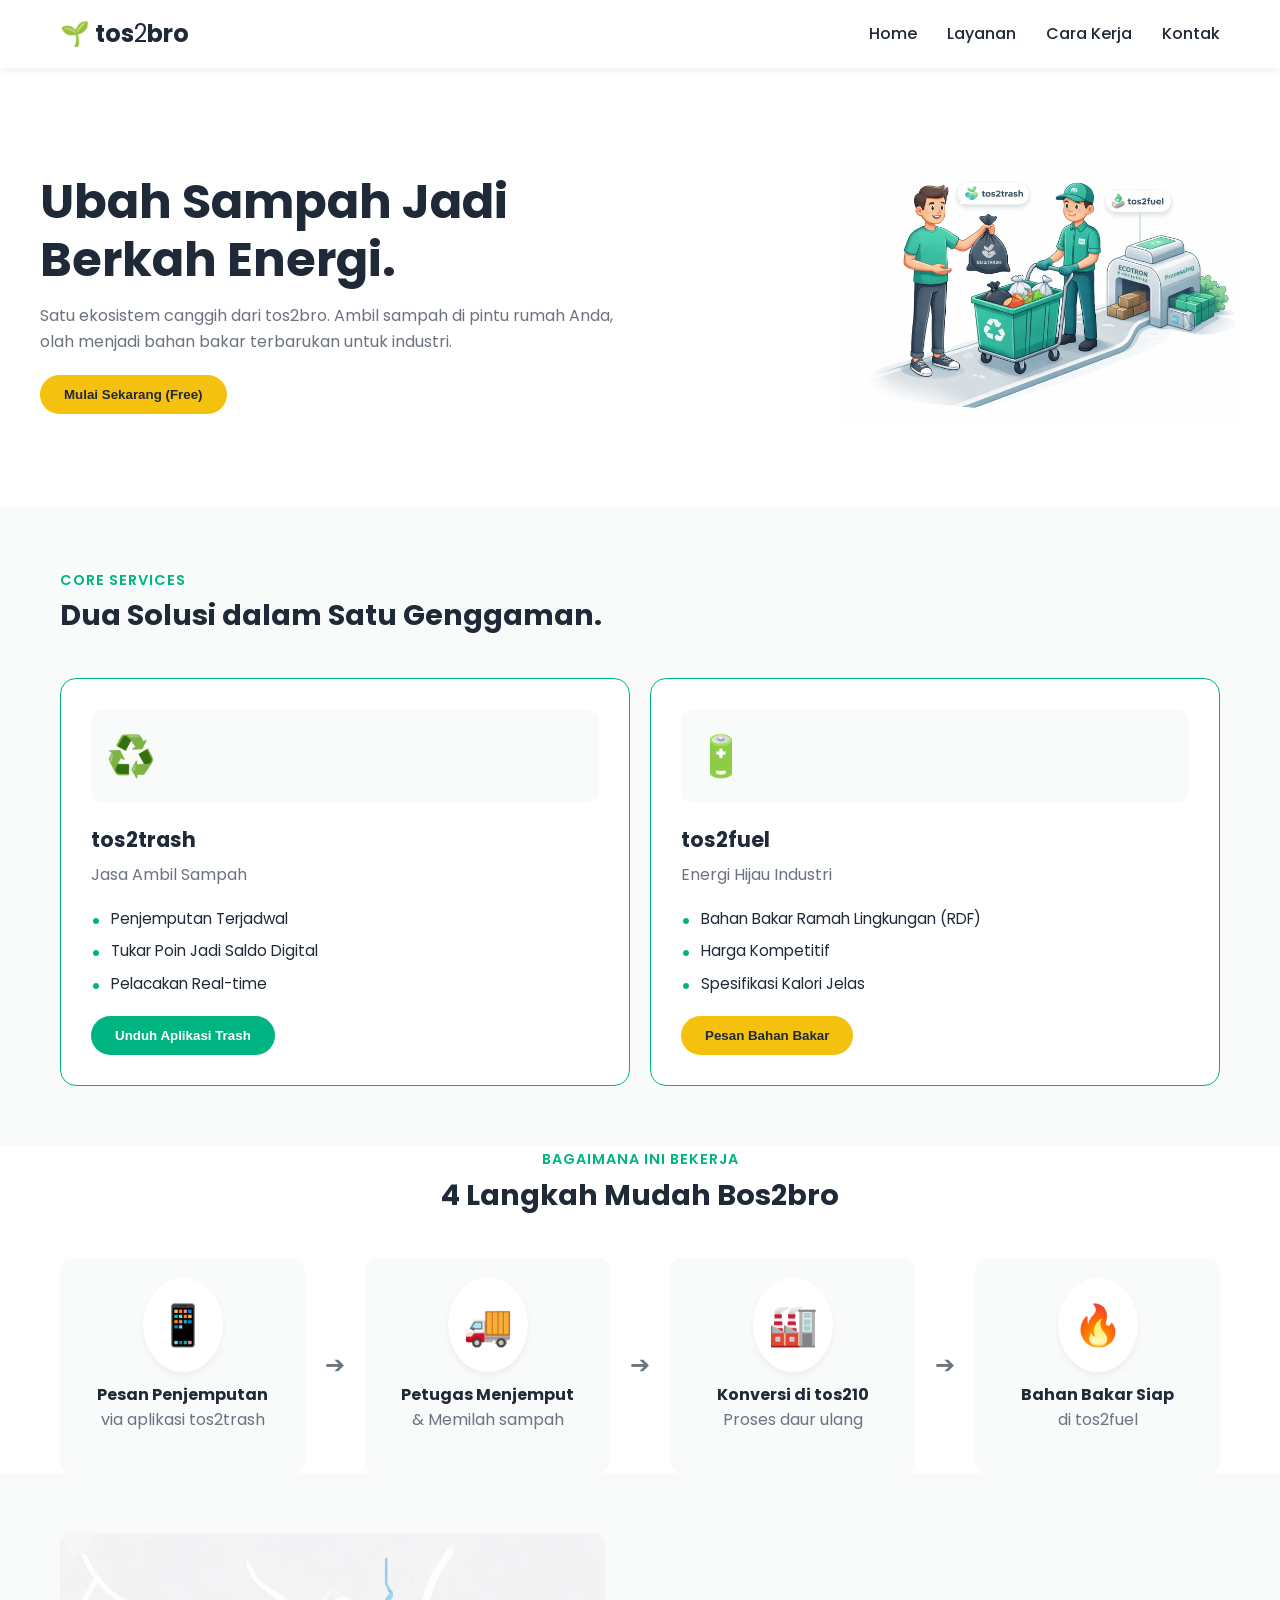
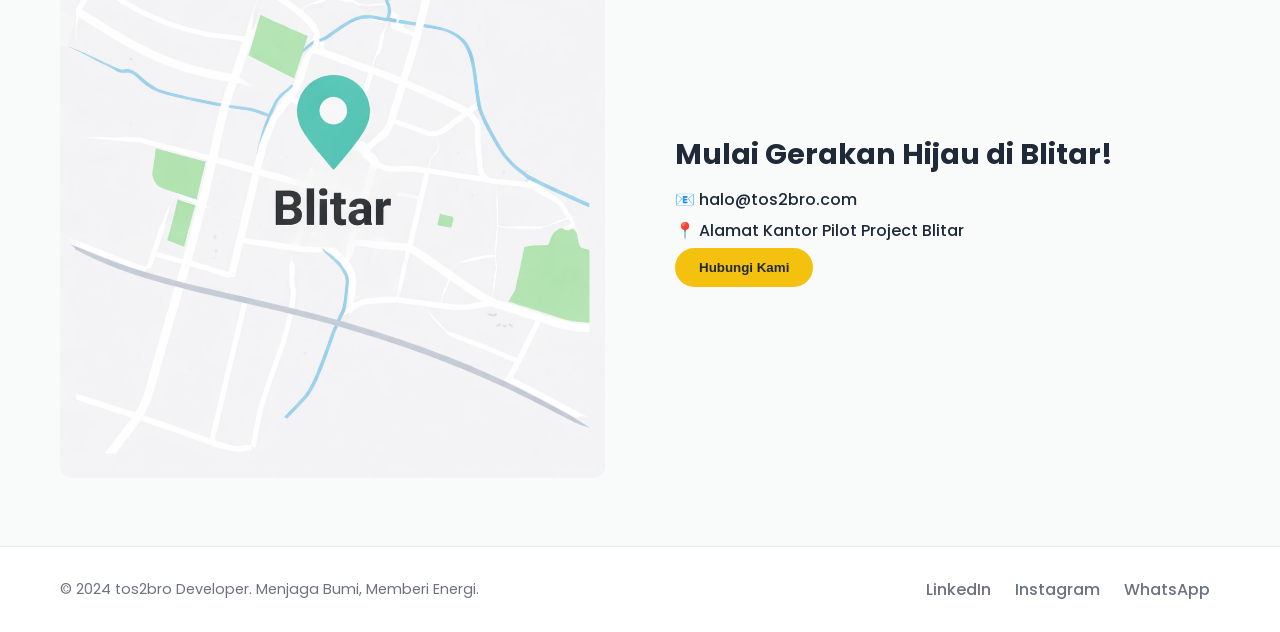
==== index.html @ 6ccf21b1 "update landing page" ====
<!DOCTYPE html>
<html lang="id">
<head>
    <meta charset="UTF-8">
    <meta name="viewport" content="width=device-width, initial-scale=1.0">
    <title>tos2bro - Ubah Sampah Jadi Energi</title>
    <link href="https://fonts.googleapis.com/css2?family=Poppins:wght@300;400;500;600;700&display=swap" rel="stylesheet">
    <link rel="stylesheet" href="style.css">
</head>
<body>

    <header class="navbar">
        <div class="container nav-container">
            <div class="logo">
                <span style="color: var(--primary); font-size: 1.5rem;">🌱</span> tos<span>2</span>bro
            </div>
            <ul class="nav-links">
                <li><a href="#home">Home</a></li>
                <li><a href="#services">Layanan</a></li>
                <li><a href="#how-it-works">Cara Kerja</a></li>
                <li><a href="#contact">Kontak</a></li>
            </ul>
            <div class="hamburger">
                <div class="line"></div>
                <div class="line"></div>
                <div class="line"></div>
            </div>
        </div>
    </header>

    <section id="home" class="hero container fade-in">
        <div class="hero-content">
            <h1>Ubah Sampah Jadi Berkah Energi.</h1>
            <p>Satu ekosistem canggih dari tos2bro. Ambil sampah di pintu rumah Anda, olah menjadi bahan bakar terbarukan untuk industri.</p>
            <button class="btn btn-primary action-btn">Mulai Sekarang (Free)</button>
        </div>
        <div class="hero-image">
            <img src="assets/images/gambar sampul.png" alt="Ilustrasi tos2bro" onerror="this.src='https://via.placeholder.com/500x400/e6f7f2/00b482?text=Ilustrasi+Hero'">
        </div>
    </section>

    <section id="services" class="services section-bg">
        <div class="container fade-in">
            <div class="section-header">
                <span class="subtitle">Core Services</span>
                <h2>Dua Solusi dalam Satu Genggaman.</h2>
            </div>
            
            <div class="services-grid">
                <div class="service-card">
                    <div class="card-icon">♻️</div>
                    <div class="card-content">
                        <h3>tos2trash</h3>
                        <p class="card-subtitle">Jasa Ambil Sampah</p>
                        <ul>
                            <li>Penjemputan Terjadwal</li>
                            <li>Tukar Poin Jadi Saldo Digital</li>
                            <li>Pelacakan Real-time</li>
                        </ul>
                        <button class="btn btn-outline action-btn">Unduh Aplikasi Trash</button>
                    </div>
                </div>

                <div class="service-card">
                    <div class="card-icon">🔋</div>
                    <div class="card-content">
                        <h3>tos2fuel</h3>
                        <p class="card-subtitle">Energi Hijau Industri</p>
                        <ul>
                            <li>Bahan Bakar Ramah Lingkungan (RDF)</li>
                            <li>Harga Kompetitif</li>
                            <li>Spesifikasi Kalori Jelas</li>
                        </ul>
                        <button class="btn btn-primary action-btn">Pesan Bahan Bakar</button>
                    </div>
                </div>
            </div>
        </div>
    </section>

    <section id="how-it-works" class="steps-section container fade-in">
        <div class="section-header text-center">
            <span class="subtitle">Bagaimana Ini Bekerja</span>
            <h2>4 Langkah Mudah Bos2bro</h2>
        </div>
        
        <div class="steps-grid">
            <div class="step-item">
                <div class="step-icon">📱</div>
                <h4>Pesan Penjemputan</h4>
                <p>via aplikasi tos2trash</p>
            </div>
            <div class="step-arrow">➔</div>
            <div class="step-item">
                <div class="step-icon">🚚</div>
                <h4>Petugas Menjemput</h4>
                <p>& Memilah sampah</p>
            </div>
            <div class="step-arrow">➔</div>
            <div class="step-item">
                <div class="step-icon">🏭</div>
                <h4>Konversi di tos210</h4>
                <p>Proses daur ulang</p>
            </div>
            <div class="step-arrow">➔</div>
            <div class="step-item">
                <div class="step-icon">🔥</div>
                <h4>Bahan Bakar Siap</h4>
                <p>di tos2fuel</p>
            </div>
        </div>
    </section>

    <section id="contact" class="cta-section section-bg fade-in">
        <div class="container cta-container">
            <div class="cta-map">
                <img src="assets/images/maps.png" alt="Lokasi Blitar" onerror="this.src='https://via.placeholder.com/300x200/e0e0e0/666?text=Peta+Blitar'">
            </div>
            <div class="cta-content">
                <h2>Mulai Gerakan Hijau di Blitar!</h2>
                <div class="contact-info">
                    <p>📧 halo@tos2bro.com</p>
                    <p>📍 Alamat Kantor Pilot Project Blitar</p>
                </div>
                <button class="btn btn-primary action-btn">Hubungi Kami</button>
            </div>
        </div>
    </section>

    <footer>
        <div class="container footer-content">
            <p>&copy; 2024 tos2bro Developer. Menjaga Bumi, Memberi Energi.</p>
            <div class="socials">
                <a href="#">LinkedIn</a>
                <a href="#">Instagram</a>
                <a href="#">WhatsApp</a>
            </div>
        </div>
    </footer>

    <script src="script.js"></script>
</body>
</html>
---- style.css ----
/* Variables */
:root {
    --primary: #00b482; /* Hijau modern */
    --primary-hover: #00926a;
    --secondary: #f4c10f; /* Kuning aksen button seperti di gambar */
    --bg-light: #f8fbf9; /* Putih kehijauan / abu soft */
    --white: #ffffff;
    --text-dark: #1f2937;
    --text-gray: #6b7280;
    --border-color: #e5e7eb;
    --shadow-sm: 0 4px 6px rgba(0,0,0,0.05);
    --shadow-md: 0 10px 15px rgba(0,0,0,0.05);
    --transition: all 0.3s ease;
}

/* Reset & Base Styles */
* {
    margin: 0;
    padding: 0;
    box-sizing: border-box;
}

body {
    font-family: 'Poppins', sans-serif;
    color: var(--text-dark);
    background-color: var(--white);
    line-height: 1.6;
    overflow-x: hidden;
}

a { text-decoration: none; color: inherit; }
ul { list-style: none; }

.container {
    width: 100%;
    max-width: 1200px;
    margin: 0 auto;
    padding: 0 20px;
}

.text-center { text-align: center; }
.section-bg { background-color: var(--bg-light); padding: 60px 0; }
section { padding: 60px 0; }

/* Typography */
h1 { font-size: 2.2rem; line-height: 1.2; margin-bottom: 15px; color: var(--text-dark); }
h2 { font-size: 1.8rem; margin-bottom: 10px; }
h3 { font-size: 1.3rem; margin-bottom: 5px; }
p { color: var(--text-gray); margin-bottom: 20px; }

.section-header { margin-bottom: 40px; }
.subtitle { color: var(--primary); font-weight: 600; font-size: 0.9rem; text-transform: uppercase; letter-spacing: 1px; }

/* Buttons */
.btn {
    display: inline-block;
    padding: 12px 24px;
    border-radius: 50px;
    font-weight: 600;
    cursor: pointer;
    border: none;
    transition: var(--transition);
    text-align: center;
}

.btn-primary {
    background-color: var(--secondary);
    color: var(--text-dark);
}

.btn-primary:hover {
    transform: translateY(-2px);
    box-shadow: var(--shadow-md);
    background-color: #e0ac00;
}

.btn-outline {
    background-color: var(--primary);
    color: var(--white);
}

.btn-outline:hover {
    background-color: var(--primary-hover);
    transform: translateY(-2px);
    box-shadow: var(--shadow-md);
}

/* Navbar */
.navbar {
    position: fixed;
    top: 0;
    width: 100%;
    background: rgba(255, 255, 255, 0.95);
    backdrop-filter: blur(10px);
    z-index: 1000;
    box-shadow: var(--shadow-sm);
    padding: 15px 0;
}

.nav-container { display: flex; justify-content: space-between; align-items: center; }
.logo { font-size: 1.5rem; font-weight: 700; color: var(--text-dark); }
.logo span { font-weight: 400; }

.nav-links { display: none; /* Hidden on mobile */ }
.nav-links li { margin-left: 30px; }
.nav-links a { font-weight: 500; transition: var(--transition); }
.nav-links a:hover { color: var(--primary); }

.hamburger { display: block; cursor: pointer; }
.hamburger .line { width: 25px; height: 3px; background-color: var(--text-dark); margin: 5px 0; transition: var(--transition); }

/* Mobile Menu Active */
.nav-active {
    display: flex !important;
    flex-direction: column;
    position: absolute;
    top: 60px;
    right: 20px;
    background: var(--white);
    padding: 20px;
    border-radius: 12px;
    box-shadow: var(--shadow-md);
    width: 200px;
}
.nav-active li { margin: 10px 0; }

/* Hero Section */
.hero { display: flex; flex-direction: column; align-items: center; text-align: center; margin-top: 80px; }
.hero-content { margin-bottom: 40px; }
.hero-image img { width: 100%; max-width: 400px; height: auto; }

/* Services Section */
.services-grid { display: flex; flex-direction: column; gap: 20px; }
.service-card {
    background: var(--white);
    border: 1px solid var(--primary);
    border-radius: 16px;
    padding: 30px;
    display: flex;
    gap: 20px;
    transition: var(--transition);
}
.service-card:hover { transform: translateY(-5px); box-shadow: var(--shadow-md); }
.card-icon { font-size: 2.5rem; background: var(--bg-light); padding: 15px; border-radius: 12px; height: fit-content; }
.card-content ul { margin-bottom: 20px; }
.card-content li { position: relative; padding-left: 20px; margin-bottom: 8px; color: var(--text-dark); font-size: 0.95rem; }
.card-content li::before { content: "•"; color: var(--primary); position: absolute; left: 0; font-size: 1.2rem; font-weight: bold; }

/* Steps Section */
.steps-grid { display: flex; flex-direction: column; align-items: center; gap: 20px; }
.step-item { text-align: center; background: var(--bg-light); padding: 20px; border-radius: 12px; width: 100%; max-width: 250px;}
.step-icon { font-size: 2.5rem; margin-bottom: 10px; background: var(--white); display: inline-block; padding: 15px; border-radius: 50%; box-shadow: var(--shadow-sm); }
.step-arrow { display: none; color: var(--text-gray); font-size: 1.5rem; }

/* CTA Section */
.cta-container { display: flex; flex-direction: column; gap: 30px; align-items: center; }
.cta-map img { width: 100%; border-radius: 12px; }
.contact-info p { margin-bottom: 5px; font-weight: 500; color: var(--text-dark); }

/* Footer */
footer { background-color: var(--white); padding: 30px 0; border-top: 1px solid var(--border-color); }
.footer-content { display: flex; flex-direction: column; align-items: center; text-align: center; gap: 15px; }
.footer-content p { margin: 0; font-size: 0.9rem; }
.socials a { margin: 0 10px; color: var(--text-gray); font-weight: 500; transition: var(--transition); }
.socials a:hover { color: var(--primary); }

/* Animation Class */
.fade-in { opacity: 0; transform: translateY(30px); transition: opacity 0.6s ease-out, transform 0.6s ease-out; }
.fade-in.appear { opacity: 1; transform: translateY(0); }

/* Responsive Breakpoints */
@media (min-width: 768px) {
    /* Tablet & Desktop */
    .nav-links { display: flex; }
    .hamburger { display: none; }
    
    .hero { flex-direction: row; text-align: left; padding: 80px 0; }
    .hero-content { flex: 1; margin-bottom: 0; padding-right: 40px; }
    h1 { font-size: 3rem; }
    .hero-image { flex: 1; display: flex; justify-content: flex-end; }
    
    .services-grid { flex-direction: row; }
    .service-card { flex: 1; flex-direction: column; }
    
    .steps-grid { flex-direction: row; justify-content: center; align-items: center; }
    .step-arrow { display: block; }
    
    .cta-container { flex-direction: row; }
    .cta-map { flex: 1; }
    .cta-content { flex: 1; padding-left: 40px; }
    
    .footer-content { flex-direction: row; justify-content: space-between; }
}
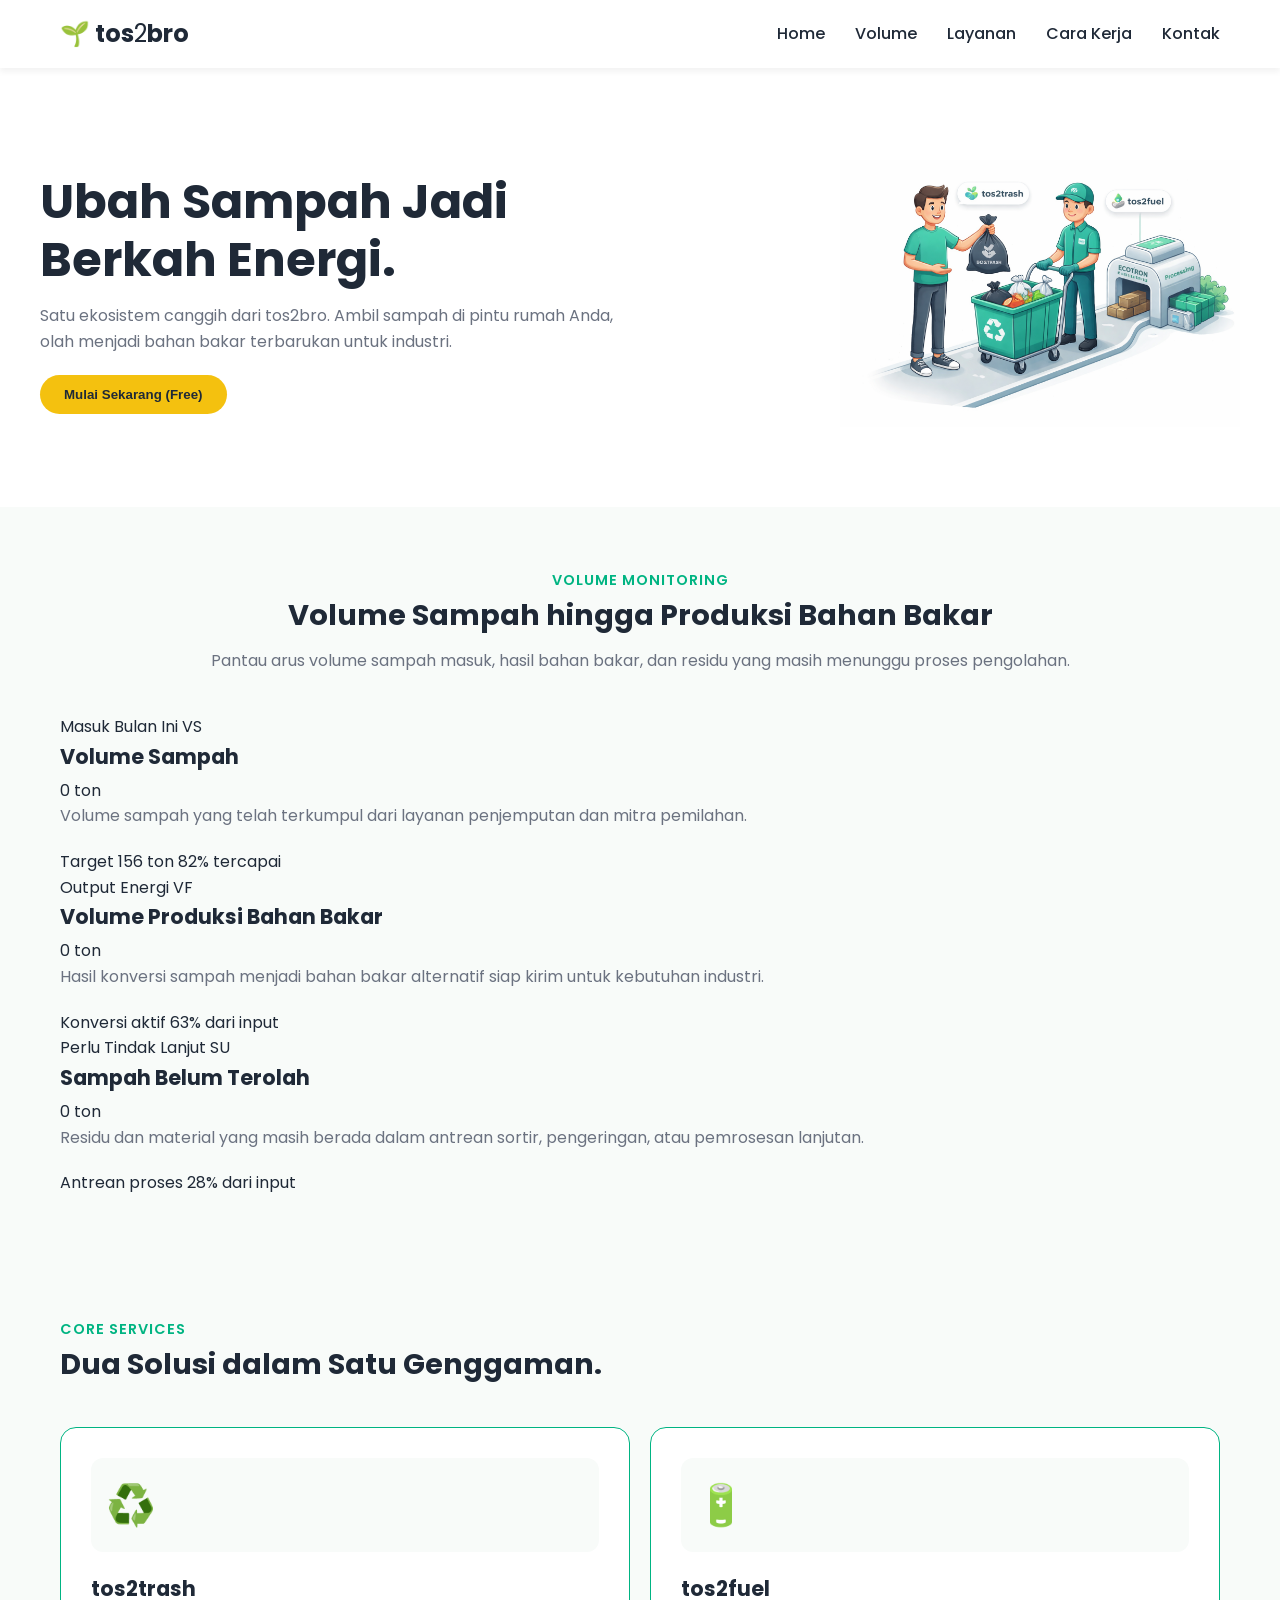
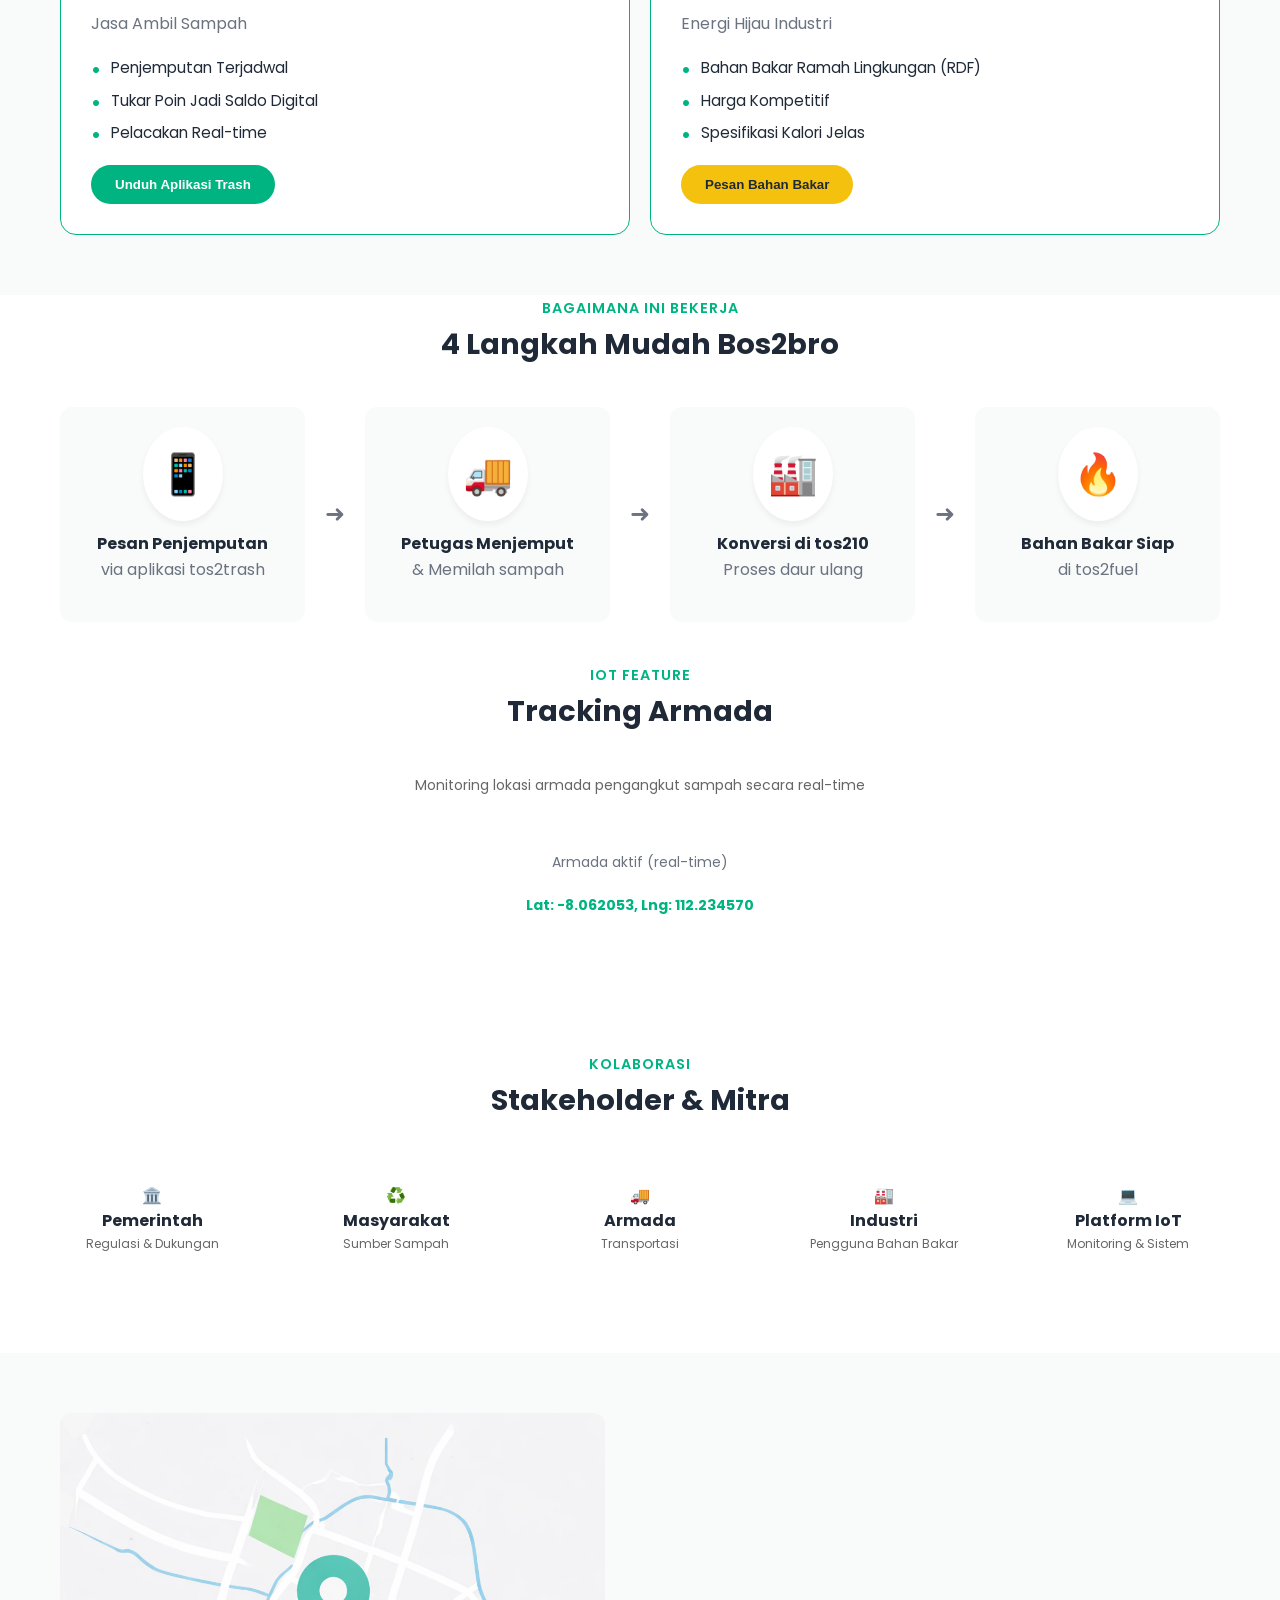
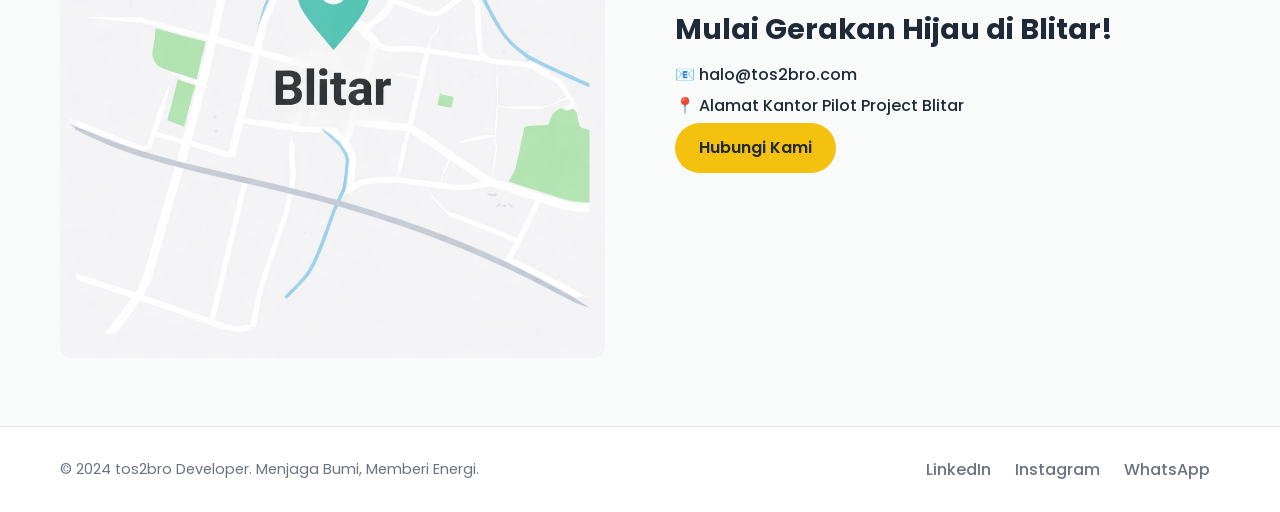
==== commit 424feb99: "Update index.html" ====
--- a/index.html
+++ b/index.html
@@ -1,21 +1,25 @@
 <!DOCTYPE html>
 <html lang="id">
+
 <head>
     <meta charset="UTF-8">
     <meta name="viewport" content="width=device-width, initial-scale=1.0">
     <title>tos2bro - Ubah Sampah Jadi Energi</title>
-    <link href="https://fonts.googleapis.com/css2?family=Poppins:wght@300;400;500;600;700&display=swap" rel="stylesheet">
+    <link href="https://fonts.googleapis.com/css2?family=Poppins:wght@300;400;500;600;700&display=swap"
+        rel="stylesheet">
     <link rel="stylesheet" href="style.css">
 </head>
+
 <body>
 
     <header class="navbar">
         <div class="container nav-container">
             <div class="logo">
-                <span style="color: var(--primary); font-size: 1.5rem;">🌱</span> tos<span>2</span>bro
+                <span style="color: var(--primary); font-size: 1.5rem;">&#127793;</span> tos<span>2</span>bro
             </div>
             <ul class="nav-links">
                 <li><a href="#home">Home</a></li>
+                <li><a href="#volume">Volume</a></li>
                 <li><a href="#services">Layanan</a></li>
                 <li><a href="#how-it-works">Cara Kerja</a></li>
                 <li><a href="#contact">Kontak</a></li>
@@ -31,11 +35,87 @@
     <section id="home" class="hero container fade-in">
         <div class="hero-content">
             <h1>Ubah Sampah Jadi Berkah Energi.</h1>
-            <p>Satu ekosistem canggih dari tos2bro. Ambil sampah di pintu rumah Anda, olah menjadi bahan bakar terbarukan untuk industri.</p>
+            <p>Satu ekosistem canggih dari tos2bro. Ambil sampah di pintu rumah Anda, olah menjadi bahan bakar
+                terbarukan untuk industri.</p>
             <button class="btn btn-primary action-btn">Mulai Sekarang (Free)</button>
         </div>
         <div class="hero-image">
-            <img src="assets/images/gambar sampul.png" alt="Ilustrasi tos2bro" onerror="this.src='https://via.placeholder.com/500x400/e6f7f2/00b482?text=Ilustrasi+Hero'">
+            <img src="assets/images/gambar sampul.png" alt="Ilustrasi tos2bro"
+                onerror="this.src='https://via.placeholder.com/500x400/e6f7f2/00b482?text=Ilustrasi+Hero'">
+        </div>
+    </section>
+
+    <section id="volume" class="volume-section section-bg">
+        <div class="container fade-in">
+            <div class="section-header text-center">
+                <span class="subtitle">Volume Monitoring</span>
+                <h2>Volume Sampah hingga Produksi Bahan Bakar</h2>
+                <p>Pantau arus volume sampah masuk, hasil bahan bakar, dan residu yang masih menunggu proses pengolahan.
+                </p>
+            </div>
+
+            <div class="volume-grid">
+                <article class="volume-card">
+                    <div class="volume-card-head">
+                        <span class="volume-badge">Masuk Bulan Ini</span>
+                        <span class="volume-symbol">VS</span>
+                    </div>
+                    <h3>Volume Sampah</h3>
+                    <div class="volume-value">
+                        <span class="counter" data-target="128.4" data-decimals="1">0</span>
+                        <span class="volume-unit">ton</span>
+                    </div>
+                    <p>Volume sampah yang telah terkumpul dari layanan penjemputan dan mitra pemilahan.</p>
+                    <div class="volume-meter" aria-hidden="true">
+                        <div class="volume-fill" data-fill="82"></div>
+                    </div>
+                    <div class="volume-meta">
+                        <span>Target 156 ton</span>
+                        <span>82% tercapai</span>
+                    </div>
+                </article>
+
+                <article class="volume-card">
+                    <div class="volume-card-head">
+                        <span class="volume-badge">Output Energi</span>
+                        <span class="volume-symbol">VF</span>
+                    </div>
+                    <h3>Volume Produksi Bahan Bakar</h3>
+                    <div class="volume-value">
+                        <span class="counter" data-target="74.8" data-decimals="1">0</span>
+                        <span class="volume-unit">ton</span>
+                    </div>
+                    <p>Hasil konversi sampah menjadi bahan bakar alternatif siap kirim untuk kebutuhan industri.</p>
+                    <div class="volume-meter" aria-hidden="true">
+                        <div class="volume-fill volume-fill-fuel" data-fill="63"></div>
+                    </div>
+                    <div class="volume-meta">
+                        <span>Konversi aktif</span>
+                        <span>63% dari input</span>
+                    </div>
+                </article>
+
+                <article class="volume-card">
+                    <div class="volume-card-head">
+                        <span class="volume-badge">Perlu Tindak Lanjut</span>
+                        <span class="volume-symbol">SU</span>
+                    </div>
+                    <h3>Sampah Belum Terolah</h3>
+                    <div class="volume-value">
+                        <span class="counter" data-target="21.6" data-decimals="1">0</span>
+                        <span class="volume-unit">ton</span>
+                    </div>
+                    <p>Residu dan material yang masih berada dalam antrean sortir, pengeringan, atau pemrosesan
+                        lanjutan.</p>
+                    <div class="volume-meter" aria-hidden="true">
+                        <div class="volume-fill volume-fill-pending" data-fill="28"></div>
+                    </div>
+                    <div class="volume-meta">
+                        <span>Antrean proses</span>
+                        <span>28% dari input</span>
+                    </div>
+                </article>
+            </div>
         </div>
     </section>
 
@@ -45,10 +125,10 @@
                 <span class="subtitle">Core Services</span>
                 <h2>Dua Solusi dalam Satu Genggaman.</h2>
             </div>
-            
+
             <div class="services-grid">
                 <div class="service-card">
-                    <div class="card-icon">♻️</div>
+                    <div class="card-icon">&#9851;&#65039;</div>
                     <div class="card-content">
                         <h3>tos2trash</h3>
                         <p class="card-subtitle">Jasa Ambil Sampah</p>
@@ -62,7 +142,7 @@
                 </div>
 
                 <div class="service-card">
-                    <div class="card-icon">🔋</div>
+                    <div class="card-icon">&#128267;</div>
                     <div class="card-content">
                         <h3>tos2fuel</h3>
                         <p class="card-subtitle">Energi Hijau Industri</p>
@@ -83,30 +163,89 @@
             <span class="subtitle">Bagaimana Ini Bekerja</span>
             <h2>4 Langkah Mudah Bos2bro</h2>
         </div>
-        
+
         <div class="steps-grid">
             <div class="step-item">
-                <div class="step-icon">📱</div>
+                <div class="step-icon">&#128241;</div>
                 <h4>Pesan Penjemputan</h4>
                 <p>via aplikasi tos2trash</p>
             </div>
-            <div class="step-arrow">➔</div>
-            <div class="step-item">
-                <div class="step-icon">🚚</div>
+            <div class="step-arrow">&#10140;</div>
+            <div class="step-item">
+                <div class="step-icon">&#128666;</div>
                 <h4>Petugas Menjemput</h4>
-                <p>& Memilah sampah</p>
-            </div>
-            <div class="step-arrow">➔</div>
-            <div class="step-item">
-                <div class="step-icon">🏭</div>
+                <p>&amp; Memilah sampah</p>
+            </div>
+            <div class="step-arrow">&#10140;</div>
+            <div class="step-item">
+                <div class="step-icon">&#127981;</div>
                 <h4>Konversi di tos210</h4>
                 <p>Proses daur ulang</p>
             </div>
-            <div class="step-arrow">➔</div>
-            <div class="step-item">
-                <div class="step-icon">🔥</div>
+            <div class="step-arrow">&#10140;</div>
+            <div class="step-item">
+                <div class="step-icon">&#128293;</div>
                 <h4>Bahan Bakar Siap</h4>
                 <p>di tos2fuel</p>
+            </div>
+        </div>
+    </section>
+
+    <section id="tracking" class="container fade-in" style="padding:40px 0;">
+        <div class="section-header text-center">
+            <span class="subtitle">IoT Feature</span>
+            <h2>Tracking Armada</h2>
+        </div>
+
+        <div style="text-align:center; margin-top:20px;">
+            <p style="font-size:14px; color:#666;">
+                Monitoring lokasi armada pengangkut sampah secara real-time
+            </p>
+
+            <div
+                style="margin-top:20px; background:#ffffff; padding:15px; border-radius:10px; display:inline-block; font-size:14px;">
+                <p id="gps-status">Menghubungkan ke armada...</p>
+                <p id="gps-coord" style="font-weight:bold; color:var(--primary);">-</p>
+            </div>
+        </div>
+    </section>
+
+    <section id="stakeholder" class="container fade-in" style="padding:60px 0;">
+        <div class="section-header text-center">
+            <span class="subtitle">Kolaborasi</span>
+            <h2>Stakeholder &amp; Mitra</h2>
+        </div>
+
+        <div
+            style="display:grid; grid-template-columns: repeat(auto-fit, minmax(150px, 1fr)); gap:20px; margin-top:30px; text-align:center;">
+            <div style="background:#fff; padding:20px; border-radius:10px;">
+                &#127963;&#65039;<br>
+                <strong>Pemerintah</strong>
+                <p style="font-size:12px; color:#666;">Regulasi &amp; Dukungan</p>
+            </div>
+
+            <div style="background:#fff; padding:20px; border-radius:10px;">
+                &#9851;&#65039;<br>
+                <strong>Masyarakat</strong>
+                <p style="font-size:12px; color:#666;">Sumber Sampah</p>
+            </div>
+
+            <div style="background:#fff; padding:20px; border-radius:10px;">
+                &#128666;<br>
+                <strong>Armada</strong>
+                <p style="font-size:12px; color:#666;">Transportasi</p>
+            </div>
+
+            <div style="background:#fff; padding:20px; border-radius:10px;">
+                &#127981;<br>
+                <strong>Industri</strong>
+                <p style="font-size:12px; color:#666;">Pengguna Bahan Bakar</p>
+            </div>
+
+            <div style="background:#fff; padding:20px; border-radius:10px;">
+                &#128187;<br>
+                <strong>Platform IoT</strong>
+                <p style="font-size:12px; color:#666;">Monitoring &amp; Sistem</p>
             </div>
         </div>
     </section>
@@ -114,15 +253,18 @@
     <section id="contact" class="cta-section section-bg fade-in">
         <div class="container cta-container">
             <div class="cta-map">
-                <img src="assets/images/maps.png" alt="Lokasi Blitar" onerror="this.src='https://via.placeholder.com/300x200/e0e0e0/666?text=Peta+Blitar'">
+                <img src="assets/images/maps.png" alt="Lokasi Blitar"
+                    onerror="this.src='https://via.placeholder.com/300x200/e0e0e0/666?text=Peta+Blitar'">
             </div>
             <div class="cta-content">
                 <h2>Mulai Gerakan Hijau di Blitar!</h2>
                 <div class="contact-info">
-                    <p>📧 halo@tos2bro.com</p>
-                    <p>📍 Alamat Kantor Pilot Project Blitar</p>
+                    <p>&#128231; halo@tos2bro.com</p>
+                    <p>&#128205; Alamat Kantor Pilot Project Blitar</p>
                 </div>
-                <button class="btn btn-primary action-btn">Hubungi Kami</button>
+                <a href="https://wa.me/6287874588706" target="_blank" class="btn btn-primary action-btn">
+                    Hubungi Kami
+                </a>
             </div>
         </div>
     </section>
@@ -139,5 +281,18 @@
     </footer>
 
     <script src="script.js"></script>
+    <script>
+        function updateGPS() {
+            const lat = (-8.1 + Math.random() * 0.1).toFixed(6);
+            const lng = (112.2 + Math.random() * 0.1).toFixed(6);
+
+            document.getElementById("gps-status").innerText = "Armada aktif (real-time)";
+            document.getElementById("gps-coord").innerText = `Lat: ${lat}, Lng: ${lng}`;
+        }
+
+        setInterval(updateGPS, 3000);
+        updateGPS();
+    </script>
 </body>
-</html>+
+</html>
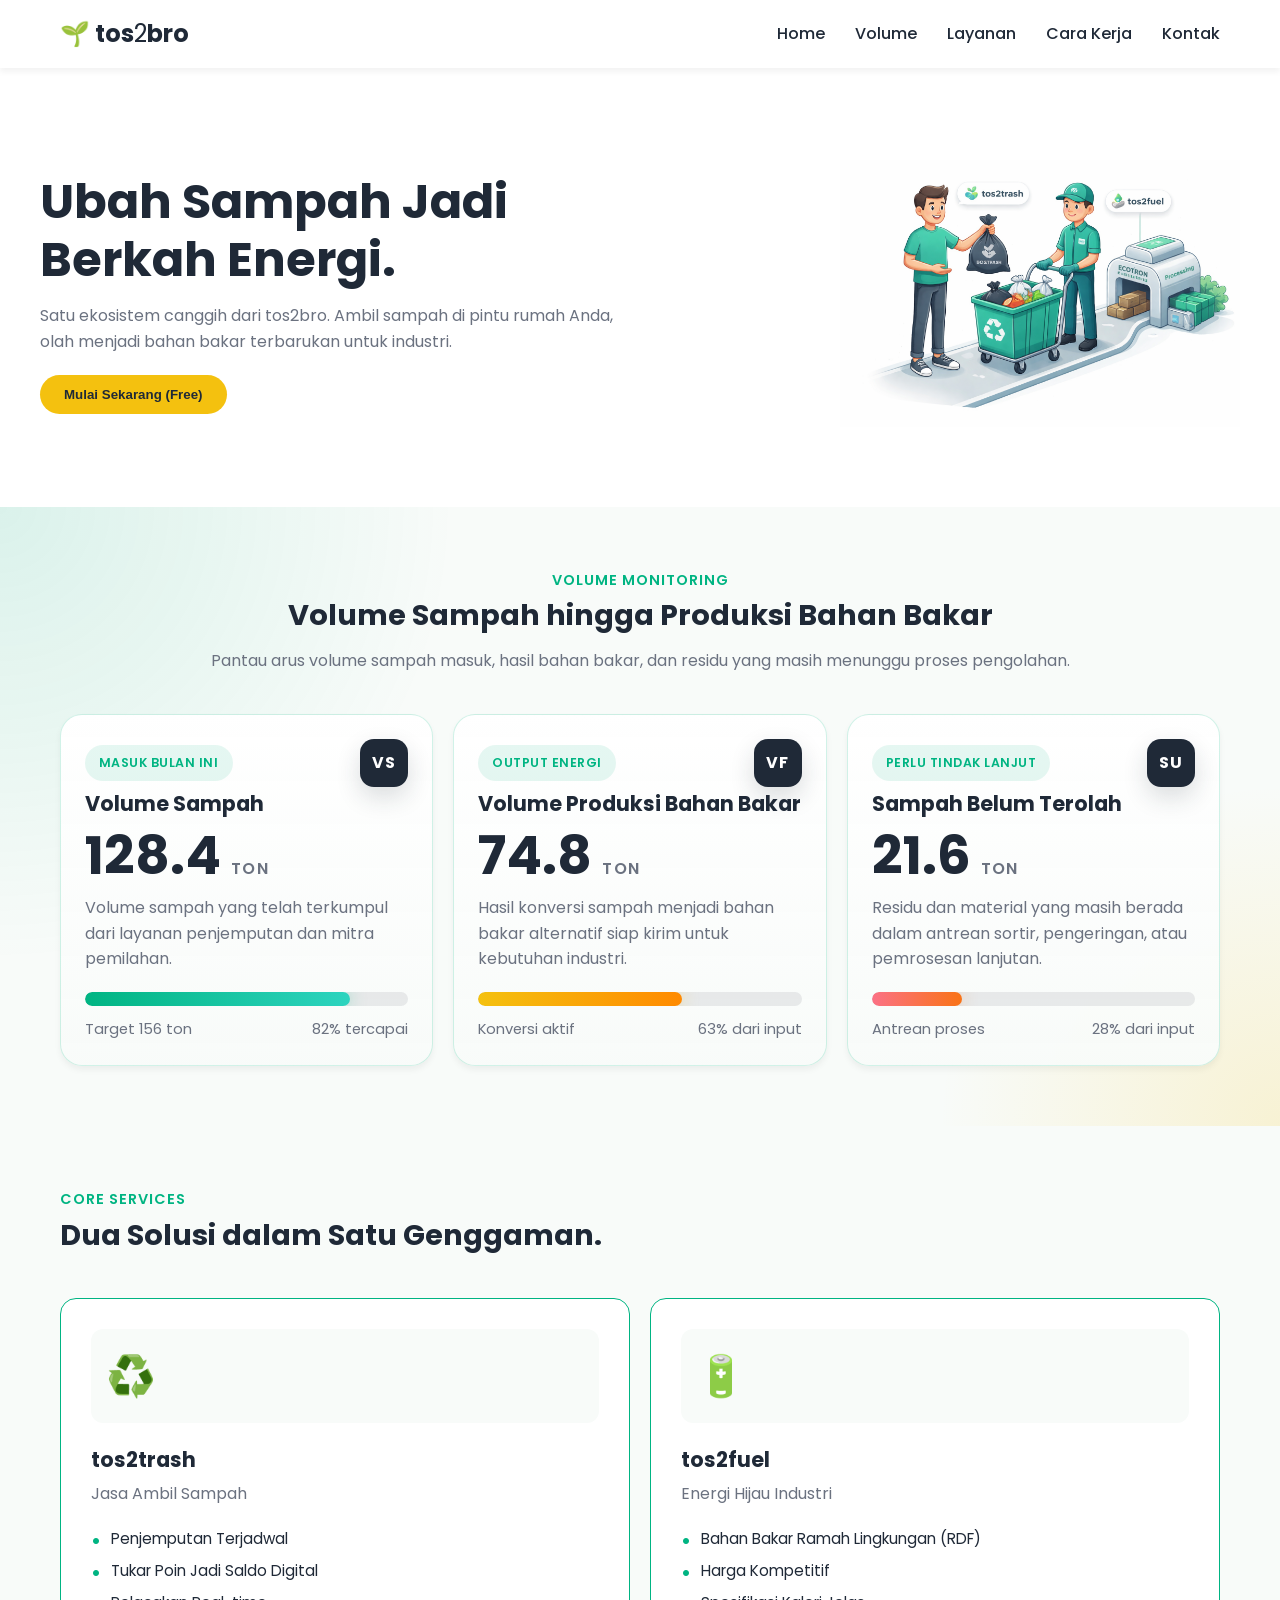
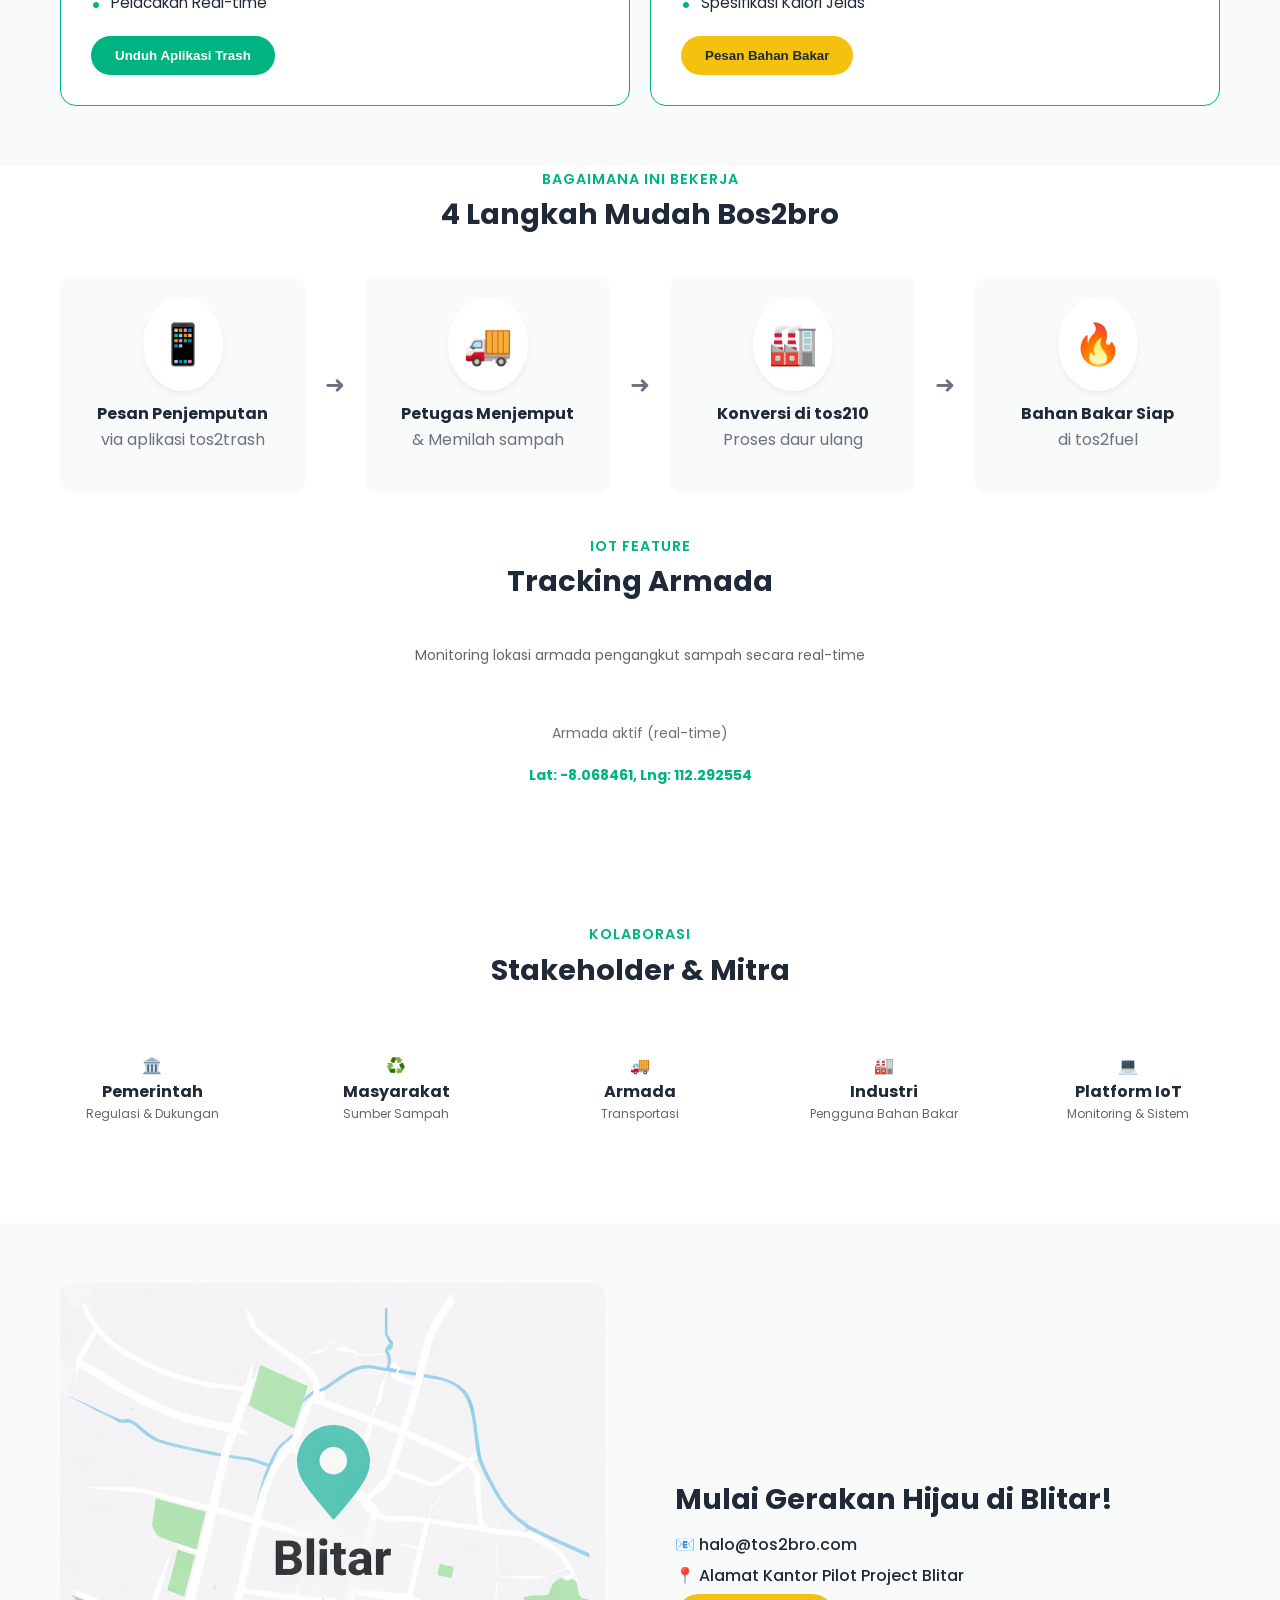
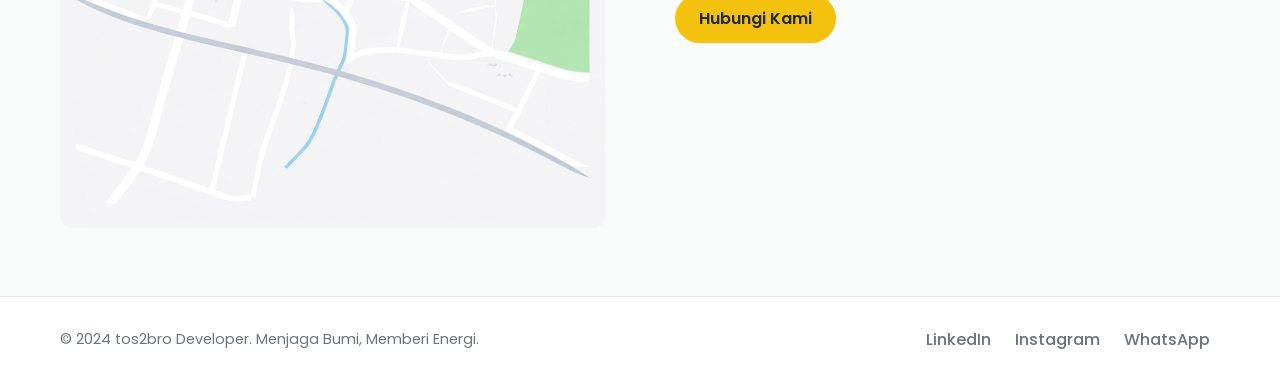
==== commit 27ffa419: "update" ====
--- a/index.html
+++ b/index.html
@@ -295,4 +295,4 @@
     </script>
 </body>
 
-</html>
+</html>
--- a/style.css
+++ b/style.css
@@ -1,9 +1,9 @@
 /* Variables */
 :root {
-    --primary: #00b482; /* Hijau modern */
+    --primary: #00b482;
     --primary-hover: #00926a;
-    --secondary: #f4c10f; /* Kuning aksen button seperti di gambar */
-    --bg-light: #f8fbf9; /* Putih kehijauan / abu soft */
+    --secondary: #f4c10f;
+    --bg-light: #f8fbf9;
     --white: #ffffff;
     --text-dark: #1f2937;
     --text-gray: #6b7280;
@@ -101,7 +101,7 @@
 .logo { font-size: 1.5rem; font-weight: 700; color: var(--text-dark); }
 .logo span { font-weight: 400; }
 
-.nav-links { display: none; /* Hidden on mobile */ }
+.nav-links { display: none; }
 .nav-links li { margin-left: 30px; }
 .nav-links a { font-weight: 500; transition: var(--transition); }
 .nav-links a:hover { color: var(--primary); }
@@ -129,6 +129,154 @@
 .hero-content { margin-bottom: 40px; }
 .hero-image img { width: 100%; max-width: 400px; height: auto; }
 
+/* Volume Section */
+.volume-section {
+    position: relative;
+    overflow: hidden;
+}
+
+.volume-section::before {
+    content: '';
+    position: absolute;
+    inset: 0;
+    background:
+        radial-gradient(circle at top left, rgba(0, 180, 130, 0.12), transparent 32%),
+        radial-gradient(circle at bottom right, rgba(244, 193, 15, 0.16), transparent 24%);
+    pointer-events: none;
+}
+
+.volume-grid {
+    display: grid;
+    grid-template-columns: 1fr;
+    gap: 20px;
+    position: relative;
+    z-index: 1;
+}
+
+.volume-card {
+    position: relative;
+    background: linear-gradient(180deg, rgba(255,255,255,0.98) 0%, rgba(248,251,249,0.95) 100%);
+    border: 1px solid rgba(0, 180, 130, 0.18);
+    border-radius: 22px;
+    padding: 24px;
+    box-shadow: var(--shadow-sm);
+    overflow: hidden;
+    transform: translateY(24px) scale(0.98);
+    opacity: 0;
+    transition: transform 0.7s ease, opacity 0.7s ease, box-shadow 0.3s ease;
+}
+
+.volume-card::after {
+    content: '';
+    position: absolute;
+    top: -35%;
+    right: -10%;
+    width: 120px;
+    height: 120px;
+    background: radial-gradient(circle, rgba(0, 180, 130, 0.20), transparent 68%);
+    animation: pulseGlow 3.5s ease-in-out infinite;
+}
+
+.volume-card:hover {
+    transform: translateY(-6px);
+    box-shadow: var(--shadow-md);
+}
+
+.volume-card.is-visible {
+    opacity: 1;
+    transform: translateY(0) scale(1);
+}
+
+.volume-card-head,
+.volume-meta {
+    display: flex;
+    align-items: center;
+    justify-content: space-between;
+    gap: 12px;
+}
+
+.volume-badge {
+    display: inline-flex;
+    align-items: center;
+    padding: 8px 14px;
+    border-radius: 999px;
+    background: rgba(0, 180, 130, 0.10);
+    color: var(--primary);
+    font-size: 0.78rem;
+    font-weight: 600;
+    letter-spacing: 0.04em;
+    text-transform: uppercase;
+}
+
+.volume-symbol {
+    display: inline-flex;
+    align-items: center;
+    justify-content: center;
+    width: 48px;
+    height: 48px;
+    border-radius: 14px;
+    background: var(--text-dark);
+    color: var(--white);
+    font-weight: 700;
+    letter-spacing: 0.08em;
+    box-shadow: 0 10px 25px rgba(31, 41, 55, 0.16);
+}
+
+.volume-value {
+    display: flex;
+    align-items: baseline;
+    gap: 10px;
+    margin: 10px 0 12px;
+}
+
+.volume-value .counter {
+    font-size: clamp(2.4rem, 5vw, 3.3rem);
+    font-weight: 700;
+    color: var(--text-dark);
+    line-height: 1;
+}
+
+.volume-unit {
+    font-size: 1rem;
+    font-weight: 600;
+    color: var(--text-gray);
+    text-transform: uppercase;
+    letter-spacing: 0.08em;
+}
+
+.volume-meter {
+    width: 100%;
+    height: 14px;
+    background: rgba(17, 24, 39, 0.08);
+    border-radius: 999px;
+    overflow: hidden;
+    margin: 20px 0 12px;
+}
+
+.volume-fill {
+    width: 0;
+    height: 100%;
+    border-radius: inherit;
+    background: linear-gradient(90deg, #00b482 0%, #2dd4bf 100%);
+    box-shadow: 0 0 18px rgba(0, 180, 130, 0.35);
+    transition: width 1.6s cubic-bezier(0.22, 1, 0.36, 1);
+}
+
+.volume-fill-fuel {
+    background: linear-gradient(90deg, #f4c10f 0%, #ff8a00 100%);
+    box-shadow: 0 0 18px rgba(244, 193, 15, 0.35);
+}
+
+.volume-fill-pending {
+    background: linear-gradient(90deg, #fb7185 0%, #f97316 100%);
+    box-shadow: 0 0 18px rgba(249, 115, 22, 0.30);
+}
+
+.volume-meta {
+    font-size: 0.92rem;
+    color: var(--text-gray);
+}
+
 /* Services Section */
 .services-grid { display: flex; flex-direction: column; gap: 20px; }
 .service-card {
@@ -144,11 +292,11 @@
 .card-icon { font-size: 2.5rem; background: var(--bg-light); padding: 15px; border-radius: 12px; height: fit-content; }
 .card-content ul { margin-bottom: 20px; }
 .card-content li { position: relative; padding-left: 20px; margin-bottom: 8px; color: var(--text-dark); font-size: 0.95rem; }
-.card-content li::before { content: "•"; color: var(--primary); position: absolute; left: 0; font-size: 1.2rem; font-weight: bold; }
+.card-content li::before { content: "\2022"; color: var(--primary); position: absolute; left: 0; font-size: 1.2rem; font-weight: bold; }
 
 /* Steps Section */
 .steps-grid { display: flex; flex-direction: column; align-items: center; gap: 20px; }
-.step-item { text-align: center; background: var(--bg-light); padding: 20px; border-radius: 12px; width: 100%; max-width: 250px;}
+.step-item { text-align: center; background: var(--bg-light); padding: 20px; border-radius: 12px; width: 100%; max-width: 250px; }
 .step-icon { font-size: 2.5rem; margin-bottom: 10px; background: var(--white); display: inline-block; padding: 15px; border-radius: 50%; box-shadow: var(--shadow-sm); }
 .step-arrow { display: none; color: var(--text-gray); font-size: 1.5rem; }
 
@@ -164,30 +312,42 @@
 .socials a { margin: 0 10px; color: var(--text-gray); font-weight: 500; transition: var(--transition); }
 .socials a:hover { color: var(--primary); }
 
-/* Animation Class */
+/* Animation Classes */
 .fade-in { opacity: 0; transform: translateY(30px); transition: opacity 0.6s ease-out, transform 0.6s ease-out; }
 .fade-in.appear { opacity: 1; transform: translateY(0); }
 
+@keyframes pulseGlow {
+    0%, 100% {
+        transform: scale(0.9);
+        opacity: 0.75;
+    }
+    50% {
+        transform: scale(1.1);
+        opacity: 1;
+    }
+}
+
 /* Responsive Breakpoints */
 @media (min-width: 768px) {
-    /* Tablet & Desktop */
     .nav-links { display: flex; }
     .hamburger { display: none; }
-    
+
     .hero { flex-direction: row; text-align: left; padding: 80px 0; }
     .hero-content { flex: 1; margin-bottom: 0; padding-right: 40px; }
     h1 { font-size: 3rem; }
     .hero-image { flex: 1; display: flex; justify-content: flex-end; }
-    
+
+    .volume-grid { grid-template-columns: repeat(3, minmax(0, 1fr)); }
+
     .services-grid { flex-direction: row; }
     .service-card { flex: 1; flex-direction: column; }
-    
+
     .steps-grid { flex-direction: row; justify-content: center; align-items: center; }
     .step-arrow { display: block; }
-    
+
     .cta-container { flex-direction: row; }
     .cta-map { flex: 1; }
     .cta-content { flex: 1; padding-left: 40px; }
-    
+
     .footer-content { flex-direction: row; justify-content: space-between; }
 }
